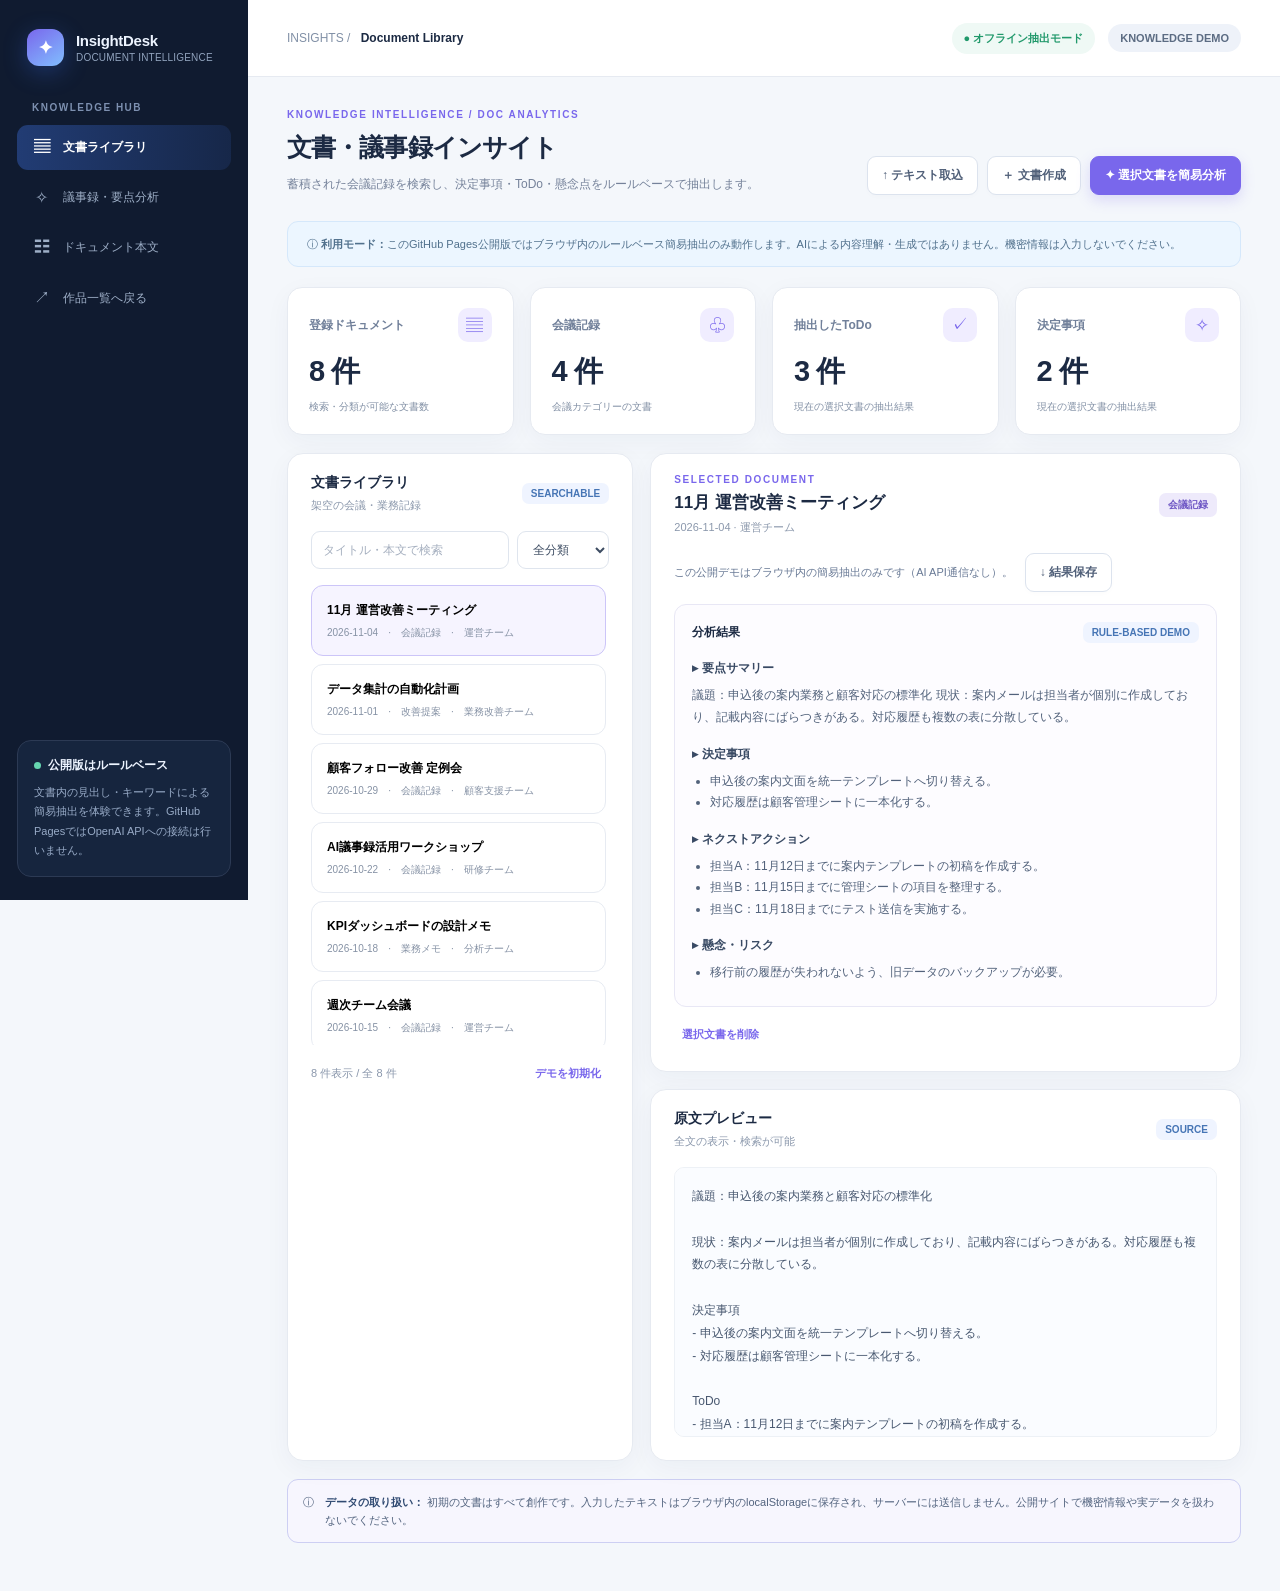
==== 03-doc-ai/index.html @ b4b74ec1 "Add portfolio demo websites" ====
<!doctype html><html lang="ja"><head><meta charset="utf-8"><meta name="viewport" content="width=device-width,initial-scale=1"><title>文書・議事録分析 | InsightDesk</title><link rel="stylesheet" href="../assets/styles.css"><style>:root{--accent:#7967ec;--accent-soft:#f0edff}.doc-item.active{background:#f6f4ff}.stat-ico{color:#7967ec}.pill.purple{background:#eeeafb;color:#6f58c5}.result-box{border:1px solid #e8e7f5;border-radius:12px;padding:17px;background:#fdfcff;margin-top:12px}.analysis-actions{display:flex;align-items:center;gap:12px;flex-wrap:wrap}.scroll-area{max-height:360px;overflow:auto}</style></head><body><div class="app-shell"><aside class="sidebar"><div class="brand"><div class="logo">✦</div><div><div class="brand-title">InsightDesk</div><div class="brand-sub">DOCUMENT INTELLIGENCE</div></div></div><div class="side-label">KNOWLEDGE HUB</div><nav class="side-nav"><a class="navlink active" href="#library"><span class="navicon">▤</span>文書ライブラリ</a><a class="navlink" href="#analysis"><span class="navicon">✧</span>議事録・要点分析</a><a class="navlink" href="#document"><span class="navicon">☷</span>ドキュメント本文</a><a class="navlink" href="../index.html"><span class="navicon">↗</span>作品一覧へ戻る</a></nav><div class="sidebar-note"><strong><span class="demo-dot"></span>公開版はルールベース</strong><p>文書内の見出し・キーワードによる簡易抽出を体験できます。GitHub PagesではOpenAI APIへの接続は行いません。</p></div></aside><div class="main"><header class="topbar"><div class="crumbs">INSIGHTS / <b>Document Library</b></div><div class="top-actions"><span class="status-pill" id="aiStatus">● オフライン抽出モード</span><span class="avatar-label">KNOWLEDGE DEMO</span></div></header><main class="main-inner" id="library"><div class="heading-row"><div><div class="eyebrow">KNOWLEDGE INTELLIGENCE / DOC ANALYTICS</div><h1 class="page-title">文書・議事録インサイト</h1><p class="page-desc">蓄積された会議記録を検索し、決定事項・ToDo・懸念点をルールベースで抽出します。</p></div><div class="action-group"><label class="btn" for="uploadText">↑ テキスト取込<input hidden id="uploadText" type="file" accept=".txt,.md,.csv,text/plain,text/markdown,text/csv" multiple></label><button class="btn" id="newDoc">＋ 文書作成</button><button class="btn primary" id="analyzeBtn">✦ 選択文書を簡易分析</button></div></div><div class="top-banner">ⓘ <b>利用モード：</b>このGitHub Pages公開版ではブラウザ内のルールベース簡易抽出のみ動作します。AIによる内容理解・生成ではありません。機密情報は入力しないでください。</div>
<section class="stat-grid"><div class="stat-card"><div class="stat-top"><span class="stat-label">登録ドキュメント</span><span class="stat-ico">▤</span></div><div class="stat-value" id="sDocs">—</div><div class="stat-foot">検索・分類が可能な文書数</div></div><div class="stat-card"><div class="stat-top"><span class="stat-label">会議記録</span><span class="stat-ico">♧</span></div><div class="stat-value" id="sMeetings">—</div><div class="stat-foot">会議カテゴリーの文書</div></div><div class="stat-card"><div class="stat-top"><span class="stat-label">抽出したToDo</span><span class="stat-ico">✓</span></div><div class="stat-value" id="sTasks">—</div><div class="stat-foot">現在の選択文書の抽出結果</div></div><div class="stat-card"><div class="stat-top"><span class="stat-label">決定事項</span><span class="stat-ico">✧</span></div><div class="stat-value" id="sDecisions">—</div><div class="stat-foot">現在の選択文書の抽出結果</div></div></section>
<section class="detail-grid"><div class="card"><div class="card-head"><div><h2 class="card-title">文書ライブラリ</h2><div class="card-sub">架空の会議・業務記録</div></div><span class="mini-tag">SEARCHABLE</span></div><div class="card-body"><div style="display:flex;gap:8px;margin-bottom:16px"><input id="docSearch" class="input" style="flex:1;min-width:0" placeholder="タイトル・本文で検索"><select id="docFilter" class="select" style="max-width:125px"><option value="">全分類</option><option>会議記録</option><option>業務メモ</option><option>改善提案</option><option>その他</option></select></div><div class="doc-list" id="docList"></div><div style="display:flex;justify-content:space-between;align-items:center;margin-top:15px"><span class="hint" id="docCount"></span><button class="text-btn red" id="resetDocs">デモを初期化</button></div></div></div>
<div id="analysis"><div class="card" style="margin-bottom:17px"><div class="card-head"><div><div class="eyebrow" style="margin-bottom:6px">SELECTED DOCUMENT</div><h2 class="card-title" style="font-size:17px" id="selectedTitle">—</h2><div class="card-sub" id="selectedMeta">—</div></div><span class="pill purple" id="typeBadge">会議記録</span></div><div class="card-body"><div class="analysis-actions"><span style="font-size:11px;color:#687995">この公開デモはブラウザ内の簡易抽出のみです（AI API通信なし）。</span><button class="btn" id="saveSummary" disabled>↓ 結果保存</button></div><div class="result-box"><div style="display:flex;align-items:center;justify-content:space-between;gap:10px"><strong style="font-size:12px">分析結果</strong><span class="mini-tag" id="modeBadge">RULE BASED</span></div><div class="ai-result" id="analysisResult"><div class="empty">文書を選択して分析してください</div></div></div><div style="margin-top:14px"><button class="text-btn red" id="deleteDoc">選択文書を削除</button></div></div></div><div class="card" id="document"><div class="card-head"><div><h2 class="card-title">原文プレビュー</h2><div class="card-sub">全文の表示・検索が可能</div></div><span class="mini-tag">SOURCE</span></div><div class="card-body"><div class="doc-editor" id="sourceContent">—</div></div></div></div></section><div class="banner-info" style="margin-top:18px"><span>ⓘ</span><div><strong>データの取り扱い：</strong> 初期の文書はすべて創作です。入力したテキストはブラウザ内のlocalStorageに保存され、サーバーには送信しません。公開サイトで機密情報や実データを扱わないでください。</div></div></main></div></div>
<div class="modal-backdrop" id="newModal"><div class="modal" role="dialog" aria-modal="true"><div class="modal-head"><h2 class="card-title">新しい文書を作成</h2><button class="btn ghost" id="closeNew">✕</button></div><form id="newForm"><div class="modal-body"><div class="field"><label for="newTitle">タイトル</label><input class="input" id="newTitle" required maxlength="100" placeholder="業務改善ミーティング"></div><div class="field" style="margin-top:17px"><label for="newType">分類</label><select class="select" id="newType"><option>会議記録</option><option>業務メモ</option><option>改善提案</option><option>その他</option></select></div><div class="field" style="margin-top:17px"><label for="newContent">本文</label><textarea class="textarea" id="newContent" rows="9" required maxlength="25000" placeholder="議題：...\n決定事項：...\nToDo：...\n懸念点：..."></textarea></div></div><div class="modal-foot"><button class="btn" type="button" id="cancelNew">キャンセル</button><button class="btn primary" type="submit">文書を追加</button></div></form></div></div><script src="../assets/common.js"></script><script src="app.js"></script></body></html>
---- assets/styles.css ----
:root{--bg:#f4f7fb;--surface:#fff;--ink:#1c2a43;--muted:#75829a;--border:#e6eaf1;--accent:#3777ed;--accent-soft:#e9f1ff;--shadow:0 7px 26px rgba(29,49,88,.045);--sidebar:#101b30;--good:#14a579;--warn:#e99c34;--danger:#e16d75}
*{box-sizing:border-box}html,body{margin:0;min-height:100%;font-family:Inter,-apple-system,BlinkMacSystemFont,"Hiragino Kaku Gothic ProN","Yu Gothic",Meiryo,sans-serif;color:var(--ink);background:var(--bg);font-size:14px}button,input,select,textarea{font:inherit}button{cursor:pointer}a{color:inherit;text-decoration:none}h1,h2,h3,p{margin:0}svg{max-width:100%}
.app-shell{display:grid;grid-template-columns:248px minmax(0,1fr);min-height:100vh}.sidebar{background:var(--sidebar);color:#edf4ff;display:flex;flex-direction:column;padding:29px 17px 23px;position:sticky;top:0;height:100vh}.brand{display:flex;align-items:center;gap:12px;padding:0 10px 36px}.logo{height:37px;width:37px;background:linear-gradient(145deg,var(--accent),#81beff);border-radius:12px;display:grid;place-items:center;color:#fff;font-size:18px;font-weight:900;box-shadow:0 6px 24px rgba(61,116,244,.3)}.brand-title{font-size:15px;font-weight:800;letter-spacing:-.3px}.brand-sub{font-size:10px;color:#91a3bd;margin-top:3px;letter-spacing:.2px}.side-label{color:#7d90b0;font-size:10px;letter-spacing:.15em;font-weight:800;padding:0 15px;margin-bottom:12px}.side-nav{display:grid;gap:6px}.navlink{display:flex;align-items:center;gap:11px;padding:12px 14px;border-radius:11px;color:#9daec6;font-size:12px;transition:background .15s}.navlink:hover{background:#202e47;color:#fff}.navlink.active{background:linear-gradient(90deg,rgba(66,121,242,.35),rgba(66,121,242,.13));color:#fff;font-weight:700}.navicon{font-size:16px;width:21px;text-align:center}.sidebar-note{margin-top:auto;border:1px solid #2c3a54;background:#16253e;padding:16px;border-radius:14px}.sidebar-note strong{display:block;font-size:12px}.sidebar-note p{line-height:1.75;font-size:11px;color:#98abc7;margin-top:9px}.sidebar-note .demo-dot{display:inline-block;width:7px;height:7px;border-radius:50%;background:#65d6b0;margin-right:7px}.main{min-width:0}.topbar{height:77px;border-bottom:1px solid var(--border);background:#fff;display:flex;justify-content:space-between;align-items:center;padding:0 39px}.crumbs{color:#8190a6;font-size:12px}.crumbs b{color:var(--ink);margin-left:7px}.top-actions{display:flex;gap:13px;align-items:center}.status-pill,.avatar-label{display:inline-flex;align-items:center;gap:7px;padding:8px 12px;border-radius:20px;background:#eff9f5;color:#21996b;font-size:11px;font-weight:700}.avatar-label{background:#eef2f9;color:#5c6c83}.main-inner{padding:32px 39px 48px;max-width:1640px;margin:auto}.heading-row{display:flex;justify-content:space-between;align-items:flex-end;gap:22px;margin-bottom:26px}.eyebrow{font-size:10px;font-weight:900;letter-spacing:.16em;text-transform:uppercase;color:var(--accent);margin-bottom:9px}.page-title{font-size:25px;font-weight:850;letter-spacing:-.9px;line-height:1.45}.page-desc{margin-top:9px;color:var(--muted);font-size:12px;line-height:1.7}.action-group{display:flex;gap:9px;align-items:center;flex-wrap:wrap}.btn{border:1px solid #dce3ee;background:#fff;color:#516079;padding:10px 14px;border-radius:9px;font-size:12px;font-weight:700;display:inline-flex;align-items:center;justify-content:center;gap:7px;box-shadow:0 2px 5px rgba(0,0,0,.015);white-space:nowrap}.btn:hover{filter:brightness(.97)}.btn.primary{background:var(--accent);border-color:var(--accent);color:#fff;box-shadow:0 5px 14px color-mix(in srgb,var(--accent) 22%,transparent)}.btn.ghost{background:transparent;box-shadow:none}.btn.red{color:#c05b64}.btn:disabled{opacity:.45;cursor:not-allowed}.stat-grid{display:grid;grid-template-columns:repeat(4,minmax(0,1fr));gap:16px;margin-bottom:18px}.stat-card{background:#fff;border:1px solid var(--border);border-radius:15px;padding:20px 21px;min-height:132px;box-shadow:var(--shadow)}.stat-top{display:flex;align-items:center;justify-content:space-between;gap:10px}.stat-label{color:#71809a;font-size:12px;font-weight:700}.stat-ico{width:34px;height:34px;border-radius:10px;background:var(--accent-soft);display:grid;place-items:center;color:var(--accent);font-size:17px}.stat-value{font-size:29px;font-weight:850;letter-spacing:-1px;margin-top:10px;white-space:nowrap}.stat-foot{margin-top:8px;color:#8290a5;font-size:10px}.stat-foot .up{color:#1da67d;font-weight:800}.content-grid{display:grid;grid-template-columns:minmax(0,1.7fr) minmax(250px,1fr);gap:17px;margin-bottom:18px}.card{background:#fff;border:1px solid var(--border);border-radius:16px;box-shadow:var(--shadow);min-width:0}.card-head{padding:20px 23px 0;display:flex;justify-content:space-between;align-items:center;gap:14px}.card-title{font-weight:800;font-size:14px}.card-sub{font-size:11px;color:#8b98ac;margin-top:6px}.card-body{padding:18px 23px 23px}.mini-tag,.pill{padding:5px 9px;font-size:10px;font-weight:800;border-radius:7px;background:#eff4ff;color:#4675b5;white-space:nowrap}.pill.success{background:#e4f9ef;color:#209b6b}.pill.warning{background:#fff3dc;color:#b77818}.pill.danger{background:#fff0f0;color:#d36a73}.pill.neutral{background:#eef1f6;color:#708096}.table-wrap{overflow:auto;padding:0 14px 14px}.table{width:100%;border-collapse:collapse;white-space:nowrap;text-align:left}.table th{color:#8391a5;font-weight:750;font-size:11px;background:#fbfcfe;border-bottom:1px solid #edf0f5;padding:13px 12px}.table td{padding:13px 12px;border-bottom:1px solid #f0f2f5;font-size:12px;color:#3e5067}.table tr:last-child td{border-bottom:none}.table tbody tr:hover{background:#fbfcff}.cell-main{font-weight:750;color:#263852}.cell-sub{color:#95a1b4;font-size:10px;margin-top:4px}.table-actions{display:flex;gap:4px}.text-btn{color:var(--accent);background:none;border:0;padding:6px 8px;font-size:11px;font-weight:800}.table-filter{display:flex;gap:9px;align-items:center;flex-wrap:wrap}.input,.select{border:1px solid #dfe5ee;border-radius:9px;background:#fff;padding:10px 11px;font-size:12px;outline:0;color:#3d4c62;min-height:36px}.input:focus,.select:focus,textarea:focus{border-color:var(--accent);box-shadow:0 0 0 3px color-mix(in srgb,var(--accent) 11%,transparent)}.input::placeholder{color:#a5afbf}.table-controls{display:flex;justify-content:space-between;align-items:center;gap:12px;padding:19px 22px;border-bottom:1px solid var(--border);flex-wrap:wrap}.hint{color:#8996ab;font-size:11px;line-height:1.6}.section-caption{color:#8290a5;font-size:11px}.chart-svg{display:block;width:100%;height:230px}.chart-foot{display:flex;justify-content:space-between;color:#90a0b5;font-size:10px;margin-top:2px}.legend{display:flex;align-items:center;gap:7px;color:#7d8ba0;font-size:11px}.legend-dot{width:8px;height:8px;border-radius:50%;background:var(--accent)}.donut-area{display:flex;justify-content:center;align-items:center;gap:21px;padding:18px 4px 12px}.donut{height:156px;width:156px;border-radius:50%;display:grid;place-items:center;position:relative;flex-shrink:0}.donut:before{content:"";position:absolute;inset:25px;background:#fff;border-radius:50%}.donut-center{position:relative;text-align:center}.donut-center strong{font-size:25px}.donut-center small{display:block;margin-top:3px;color:#8b98ac;font-size:10px}.donut-list{display:grid;gap:14px;width:100%}.donut-label{display:flex;justify-content:space-between;gap:15px;font-size:11px;color:#68778d}.donut-label b{color:#2a3a51}.swatch{display:inline-block;width:8px;height:8px;border-radius:3px;margin-right:6px}.bar-track{height:6px;background:#edf1f7;border-radius:9px;overflow:hidden;min-width:80px}.bar-fill{height:100%;background:var(--accent);border-radius:9px}.empty{padding:48px 15px;text-align:center;color:#8e9bb0;font-size:13px}.empty span{display:block;font-size:28px;margin-bottom:12px}.modal-backdrop{position:fixed;inset:0;background:rgba(16,27,48,.46);z-index:20;display:none;align-items:center;justify-content:center;padding:15px}.modal-backdrop.open{display:flex}.modal{width:min(560px,100%);background:#fff;border-radius:18px;box-shadow:0 20px 60px rgba(12,28,56,.24)}.modal-head{display:flex;justify-content:space-between;align-items:center;padding:22px 24px;border-bottom:1px solid var(--border)}.modal-body{padding:24px;max-height:65vh;overflow:auto}.modal-foot{padding:14px 24px 22px;display:flex;justify-content:flex-end;gap:9px}.form-grid{display:grid;grid-template-columns:repeat(2,1fr);gap:17px}.field{display:flex;flex-direction:column;gap:7px}.field label{font-size:11px;color:#65738b;font-weight:800}.field .input,.field .select{width:100%}.field.full{grid-column:1/-1}.banner-info{display:flex;gap:11px;border:1px solid color-mix(in srgb,var(--accent) 20%,#e2e9f5);background:color-mix(in srgb,var(--accent) 6%,white);color:#53647f;border-radius:11px;padding:13px 15px;line-height:1.65;font-size:11px}.banner-info strong{color:#304a72}.bar-chart{display:flex;align-items:flex-end;justify-content:space-around;gap:15px;height:160px;margin:18px 12px 8px;border-bottom:1px solid #dbe2ec}.bar-group{flex:1;display:flex;flex-direction:column;align-items:center;gap:7px;justify-content:flex-end;height:100%}.bar{background:linear-gradient(180deg,var(--accent),color-mix(in srgb,var(--accent) 56%,white));border-radius:6px 6px 0 0;width:60%;min-height:5px}.bar-label{color:#8a98ab;font-size:10px;white-space:nowrap}.chip-row{display:flex;gap:8px;flex-wrap:wrap}.tag{background:#eef4ff;color:#4776be;border-radius:7px;font-size:10px;padding:6px 9px;font-weight:700}.toast{position:fixed;right:24px;bottom:24px;background:#1b2d47;color:#fff;padding:12px 18px;border-radius:11px;box-shadow:0 14px 40px rgba(12,28,56,.3);font-size:12px;z-index:40;opacity:0;pointer-events:none;transform:translateY(12px);transition:.2s}.toast.show{opacity:1;transform:translateY(0)}.log-line{font-size:11px;padding:10px 0;border-bottom:1px solid #eef0f5;color:#68768b;line-height:1.55}.log-line:last-child{border-bottom:none}.log-time{font-size:10px;color:#a1aab7;margin-right:9px}.metric-tiny{display:flex;align-items:baseline;justify-content:space-between;margin-bottom:13px;gap:8px}.metric-tiny strong{font-size:14px}.step-flow{display:grid;grid-template-columns:1fr auto 1fr auto 1fr;gap:10px;align-items:center}.step-box{padding:18px 9px;text-align:center;background:#f6f9fd;border:1px solid #edf1f6;border-radius:12px}.step-box .em{display:block;font-size:21px;margin-bottom:9px}.step-box strong{display:block;font-size:11px}.step-box small{display:block;color:#8997aa;font-size:10px;margin-top:5px}.code-line{padding:4px 0;color:#a5b8d8;font-size:12px;font-family:ui-monospace,SFMono-Regular,Consolas,monospace}.textarea{min-height:130px;resize:vertical;padding:12px;border:1px solid #dfe5ee;border-radius:10px;line-height:1.7;width:100%;color:#38485f;outline:0}.doc-list{display:grid;gap:8px;max-height:460px;overflow:auto;padding-right:3px}.doc-item{padding:15px;border:1px solid #e7ebf2;border-radius:12px;cursor:pointer;background:#fff;text-align:left;width:100%}.doc-item.active{background:var(--accent-soft);border-color:color-mix(in srgb,var(--accent) 38%,white)}.doc-item:hover{border-color:#cbd7e8}.doc-item h4{font-size:12px;margin:0 0 7px;line-height:1.5}.doc-item p{font-size:10px;color:#8692a5;margin:0}.doc-editor{line-height:1.9;font-size:12px;white-space:pre-wrap;color:#485870;background:#fafcff;border:1px solid #edf1f6;border-radius:10px;padding:17px;max-height:270px;overflow:auto}.ai-result h4{color:#394a64;font-size:12px;margin:17px 0 8px}.ai-result ul{padding-left:18px;margin:5px 0;color:#52627b;line-height:1.8;font-size:12px}.ai-result p{line-height:1.8;font-size:12px;color:#52627b}.detail-grid{display:grid;grid-template-columns:minmax(270px,.85fr) minmax(0,1.45fr);gap:17px}.kbd{font-family:monospace;background:#edf1f7;border-radius:5px;padding:2px 5px;font-size:11px}.top-banner{padding:13px 19px;background:#ecf6ff;border:1px solid #d5e8fb;color:#51718d;border-radius:11px;font-size:11px;line-height:1.7;margin-bottom:20px}.tight{margin:0}.hidden{display:none!important}
@media(max-width:1160px){.stat-grid{grid-template-columns:repeat(2,1fr)}.content-grid{grid-template-columns:1fr}.detail-grid{grid-template-columns:1fr}.topbar,.main-inner{padding-left:24px;padding-right:24px}}@media(max-width:750px){.app-shell{grid-template-columns:1fr}.sidebar{position:relative;height:auto;padding:14px;display:block}.brand{padding:0 0 14px}.side-label,.sidebar-note{display:none}.side-nav{display:flex;overflow:auto}.navlink{white-space:nowrap}.topbar{height:54px;padding:0 17px}.main-inner{padding:20px 16px 30px}.heading-row{display:block}.action-group{margin-top:16px}.stat-grid{gap:10px}.stat-card{padding:14px}.stat-value{font-size:23px}.donut-area{flex-wrap:wrap}.form-grid{grid-template-columns:1fr}.field.full{grid-column:1}.step-flow{gap:3px}.step-box{padding:8px 3px}}
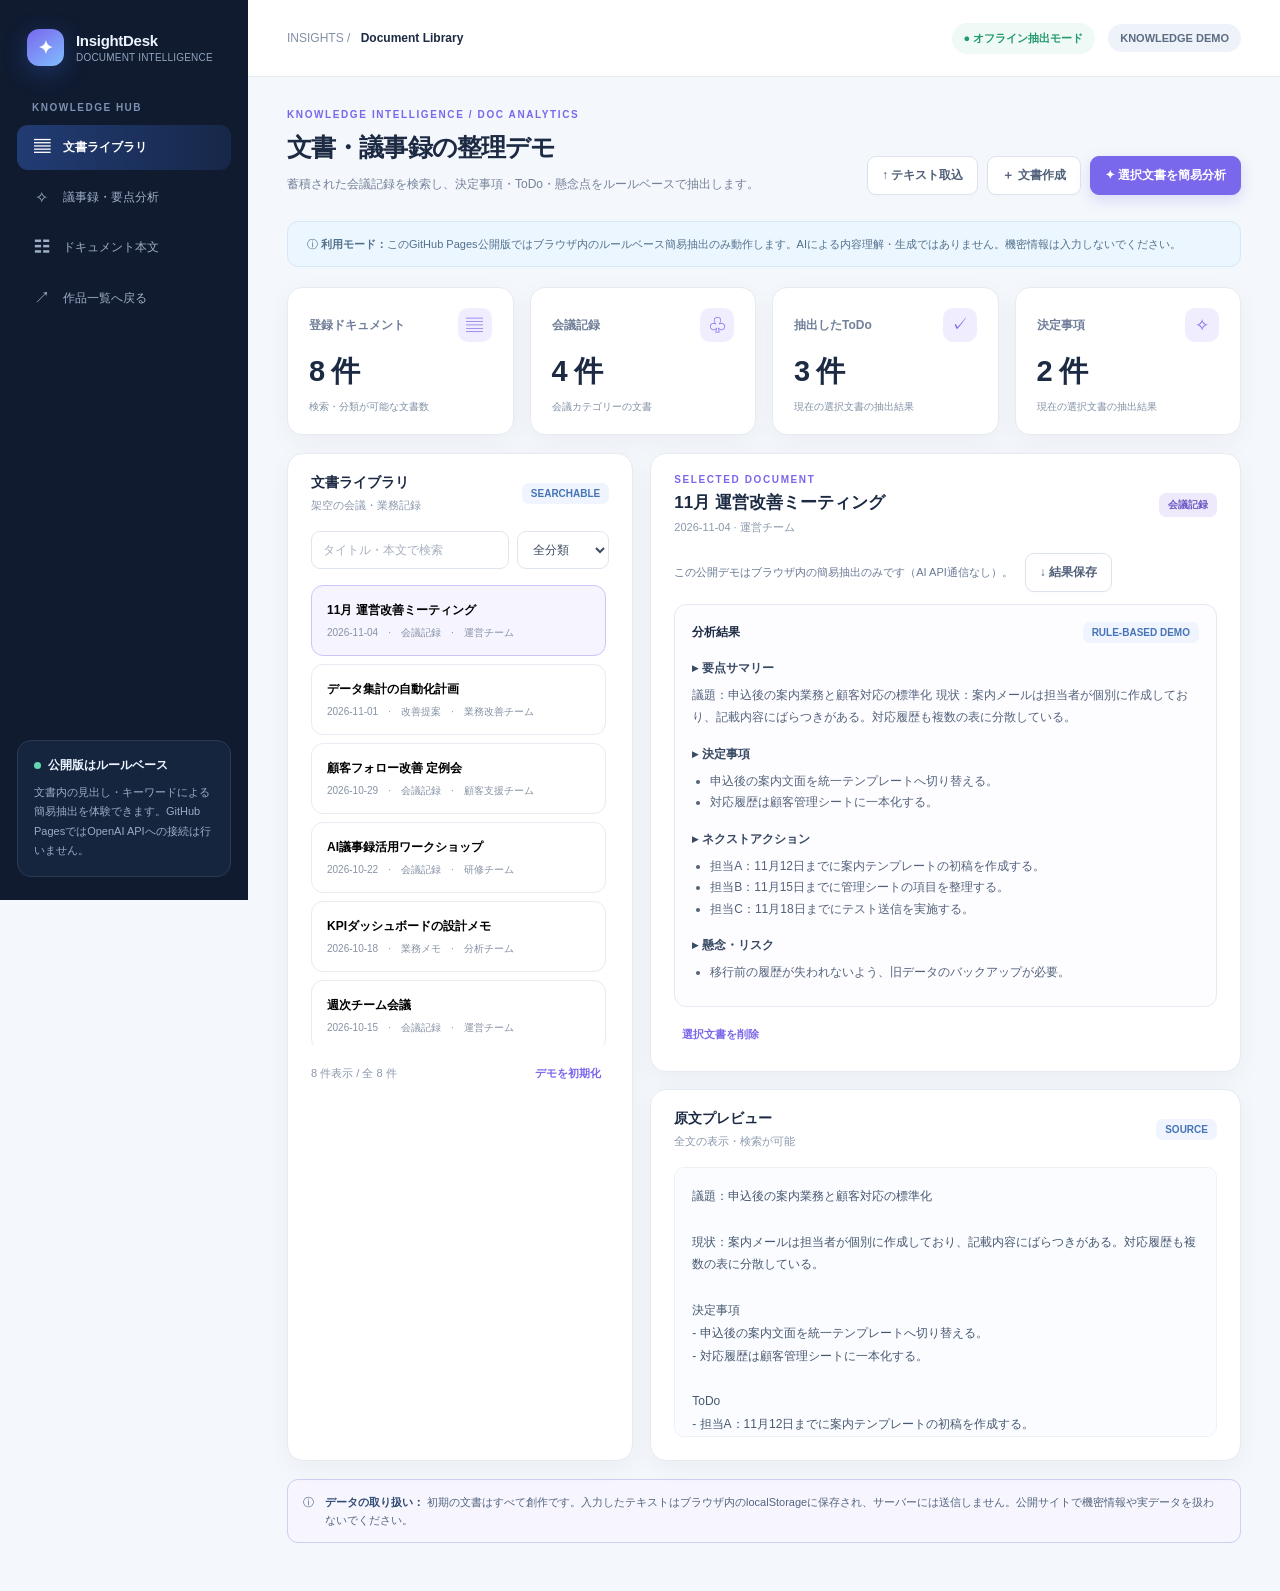
==== commit b6161fe4: "Add files via upload" ====
--- a/03-doc-ai/index.html
+++ b/03-doc-ai/index.html
@@ -1,4 +1,4 @@
-<!doctype html><html lang="ja"><head><meta charset="utf-8"><meta name="viewport" content="width=device-width,initial-scale=1"><title>文書・議事録分析 | InsightDesk</title><link rel="stylesheet" href="../assets/styles.css"><style>:root{--accent:#7967ec;--accent-soft:#f0edff}.doc-item.active{background:#f6f4ff}.stat-ico{color:#7967ec}.pill.purple{background:#eeeafb;color:#6f58c5}.result-box{border:1px solid #e8e7f5;border-radius:12px;padding:17px;background:#fdfcff;margin-top:12px}.analysis-actions{display:flex;align-items:center;gap:12px;flex-wrap:wrap}.scroll-area{max-height:360px;overflow:auto}</style></head><body><div class="app-shell"><aside class="sidebar"><div class="brand"><div class="logo">✦</div><div><div class="brand-title">InsightDesk</div><div class="brand-sub">DOCUMENT INTELLIGENCE</div></div></div><div class="side-label">KNOWLEDGE HUB</div><nav class="side-nav"><a class="navlink active" href="#library"><span class="navicon">▤</span>文書ライブラリ</a><a class="navlink" href="#analysis"><span class="navicon">✧</span>議事録・要点分析</a><a class="navlink" href="#document"><span class="navicon">☷</span>ドキュメント本文</a><a class="navlink" href="../index.html"><span class="navicon">↗</span>作品一覧へ戻る</a></nav><div class="sidebar-note"><strong><span class="demo-dot"></span>公開版はルールベース</strong><p>文書内の見出し・キーワードによる簡易抽出を体験できます。GitHub PagesではOpenAI APIへの接続は行いません。</p></div></aside><div class="main"><header class="topbar"><div class="crumbs">INSIGHTS / <b>Document Library</b></div><div class="top-actions"><span class="status-pill" id="aiStatus">● オフライン抽出モード</span><span class="avatar-label">KNOWLEDGE DEMO</span></div></header><main class="main-inner" id="library"><div class="heading-row"><div><div class="eyebrow">KNOWLEDGE INTELLIGENCE / DOC ANALYTICS</div><h1 class="page-title">文書・議事録インサイト</h1><p class="page-desc">蓄積された会議記録を検索し、決定事項・ToDo・懸念点をルールベースで抽出します。</p></div><div class="action-group"><label class="btn" for="uploadText">↑ テキスト取込<input hidden id="uploadText" type="file" accept=".txt,.md,.csv,text/plain,text/markdown,text/csv" multiple></label><button class="btn" id="newDoc">＋ 文書作成</button><button class="btn primary" id="analyzeBtn">✦ 選択文書を簡易分析</button></div></div><div class="top-banner">ⓘ <b>利用モード：</b>このGitHub Pages公開版ではブラウザ内のルールベース簡易抽出のみ動作します。AIによる内容理解・生成ではありません。機密情報は入力しないでください。</div>
+<!doctype html><html lang="ja"><head><meta charset="utf-8"><meta name="viewport" content="width=device-width,initial-scale=1"><title>文書・議事録整理デモ（ルールベース） | InsightDesk</title><link rel="stylesheet" href="../assets/styles.css"><style>:root{--accent:#7967ec;--accent-soft:#f0edff}.doc-item.active{background:#f6f4ff}.stat-ico{color:#7967ec}.pill.purple{background:#eeeafb;color:#6f58c5}.result-box{border:1px solid #e8e7f5;border-radius:12px;padding:17px;background:#fdfcff;margin-top:12px}.analysis-actions{display:flex;align-items:center;gap:12px;flex-wrap:wrap}.scroll-area{max-height:360px;overflow:auto}</style></head><body><div class="app-shell"><aside class="sidebar"><div class="brand"><div class="logo">✦</div><div><div class="brand-title">InsightDesk</div><div class="brand-sub">DOCUMENT INTELLIGENCE</div></div></div><div class="side-label">KNOWLEDGE HUB</div><nav class="side-nav"><a class="navlink active" href="#library"><span class="navicon">▤</span>文書ライブラリ</a><a class="navlink" href="#analysis"><span class="navicon">✧</span>議事録・要点分析</a><a class="navlink" href="#document"><span class="navicon">☷</span>ドキュメント本文</a><a class="navlink" href="../index.html"><span class="navicon">↗</span>作品一覧へ戻る</a></nav><div class="sidebar-note"><strong><span class="demo-dot"></span>公開版はルールベース</strong><p>文書内の見出し・キーワードによる簡易抽出を体験できます。GitHub PagesではOpenAI APIへの接続は行いません。</p></div></aside><div class="main"><header class="topbar"><div class="crumbs">INSIGHTS / <b>Document Library</b></div><div class="top-actions"><span class="status-pill" id="aiStatus">● オフライン抽出モード</span><span class="avatar-label">KNOWLEDGE DEMO</span></div></header><main class="main-inner" id="library"><div class="heading-row"><div><div class="eyebrow">KNOWLEDGE INTELLIGENCE / DOC ANALYTICS</div><h1 class="page-title">文書・議事録の整理デモ</h1><p class="page-desc">蓄積された会議記録を検索し、決定事項・ToDo・懸念点をルールベースで抽出します。</p></div><div class="action-group"><label class="btn" for="uploadText">↑ テキスト取込<input hidden id="uploadText" type="file" accept=".txt,.md,.csv,text/plain,text/markdown,text/csv" multiple></label><button class="btn" id="newDoc">＋ 文書作成</button><button class="btn primary" id="analyzeBtn">✦ 選択文書を簡易分析</button></div></div><div class="top-banner">ⓘ <b>利用モード：</b>このGitHub Pages公開版ではブラウザ内のルールベース簡易抽出のみ動作します。AIによる内容理解・生成ではありません。機密情報は入力しないでください。</div>
 <section class="stat-grid"><div class="stat-card"><div class="stat-top"><span class="stat-label">登録ドキュメント</span><span class="stat-ico">▤</span></div><div class="stat-value" id="sDocs">—</div><div class="stat-foot">検索・分類が可能な文書数</div></div><div class="stat-card"><div class="stat-top"><span class="stat-label">会議記録</span><span class="stat-ico">♧</span></div><div class="stat-value" id="sMeetings">—</div><div class="stat-foot">会議カテゴリーの文書</div></div><div class="stat-card"><div class="stat-top"><span class="stat-label">抽出したToDo</span><span class="stat-ico">✓</span></div><div class="stat-value" id="sTasks">—</div><div class="stat-foot">現在の選択文書の抽出結果</div></div><div class="stat-card"><div class="stat-top"><span class="stat-label">決定事項</span><span class="stat-ico">✧</span></div><div class="stat-value" id="sDecisions">—</div><div class="stat-foot">現在の選択文書の抽出結果</div></div></section>
 <section class="detail-grid"><div class="card"><div class="card-head"><div><h2 class="card-title">文書ライブラリ</h2><div class="card-sub">架空の会議・業務記録</div></div><span class="mini-tag">SEARCHABLE</span></div><div class="card-body"><div style="display:flex;gap:8px;margin-bottom:16px"><input id="docSearch" class="input" style="flex:1;min-width:0" placeholder="タイトル・本文で検索"><select id="docFilter" class="select" style="max-width:125px"><option value="">全分類</option><option>会議記録</option><option>業務メモ</option><option>改善提案</option><option>その他</option></select></div><div class="doc-list" id="docList"></div><div style="display:flex;justify-content:space-between;align-items:center;margin-top:15px"><span class="hint" id="docCount"></span><button class="text-btn red" id="resetDocs">デモを初期化</button></div></div></div>
 <div id="analysis"><div class="card" style="margin-bottom:17px"><div class="card-head"><div><div class="eyebrow" style="margin-bottom:6px">SELECTED DOCUMENT</div><h2 class="card-title" style="font-size:17px" id="selectedTitle">—</h2><div class="card-sub" id="selectedMeta">—</div></div><span class="pill purple" id="typeBadge">会議記録</span></div><div class="card-body"><div class="analysis-actions"><span style="font-size:11px;color:#687995">この公開デモはブラウザ内の簡易抽出のみです（AI API通信なし）。</span><button class="btn" id="saveSummary" disabled>↓ 結果保存</button></div><div class="result-box"><div style="display:flex;align-items:center;justify-content:space-between;gap:10px"><strong style="font-size:12px">分析結果</strong><span class="mini-tag" id="modeBadge">RULE BASED</span></div><div class="ai-result" id="analysisResult"><div class="empty">文書を選択して分析してください</div></div></div><div style="margin-top:14px"><button class="text-btn red" id="deleteDoc">選択文書を削除</button></div></div></div><div class="card" id="document"><div class="card-head"><div><h2 class="card-title">原文プレビュー</h2><div class="card-sub">全文の表示・検索が可能</div></div><span class="mini-tag">SOURCE</span></div><div class="card-body"><div class="doc-editor" id="sourceContent">—</div></div></div></div></section><div class="banner-info" style="margin-top:18px"><span>ⓘ</span><div><strong>データの取り扱い：</strong> 初期の文書はすべて創作です。入力したテキストはブラウザ内のlocalStorageに保存され、サーバーには送信しません。公開サイトで機密情報や実データを扱わないでください。</div></div></main></div></div>
--- a/assets/styles.css
+++ b/assets/styles.css
@@ -2,3 +2,43 @@
 *{box-sizing:border-box}html,body{margin:0;min-height:100%;font-family:Inter,-apple-system,BlinkMacSystemFont,"Hiragino Kaku Gothic ProN","Yu Gothic",Meiryo,sans-serif;color:var(--ink);background:var(--bg);font-size:14px}button,input,select,textarea{font:inherit}button{cursor:pointer}a{color:inherit;text-decoration:none}h1,h2,h3,p{margin:0}svg{max-width:100%}
 .app-shell{display:grid;grid-template-columns:248px minmax(0,1fr);min-height:100vh}.sidebar{background:var(--sidebar);color:#edf4ff;display:flex;flex-direction:column;padding:29px 17px 23px;position:sticky;top:0;height:100vh}.brand{display:flex;align-items:center;gap:12px;padding:0 10px 36px}.logo{height:37px;width:37px;background:linear-gradient(145deg,var(--accent),#81beff);border-radius:12px;display:grid;place-items:center;color:#fff;font-size:18px;font-weight:900;box-shadow:0 6px 24px rgba(61,116,244,.3)}.brand-title{font-size:15px;font-weight:800;letter-spacing:-.3px}.brand-sub{font-size:10px;color:#91a3bd;margin-top:3px;letter-spacing:.2px}.side-label{color:#7d90b0;font-size:10px;letter-spacing:.15em;font-weight:800;padding:0 15px;margin-bottom:12px}.side-nav{display:grid;gap:6px}.navlink{display:flex;align-items:center;gap:11px;padding:12px 14px;border-radius:11px;color:#9daec6;font-size:12px;transition:background .15s}.navlink:hover{background:#202e47;color:#fff}.navlink.active{background:linear-gradient(90deg,rgba(66,121,242,.35),rgba(66,121,242,.13));color:#fff;font-weight:700}.navicon{font-size:16px;width:21px;text-align:center}.sidebar-note{margin-top:auto;border:1px solid #2c3a54;background:#16253e;padding:16px;border-radius:14px}.sidebar-note strong{display:block;font-size:12px}.sidebar-note p{line-height:1.75;font-size:11px;color:#98abc7;margin-top:9px}.sidebar-note .demo-dot{display:inline-block;width:7px;height:7px;border-radius:50%;background:#65d6b0;margin-right:7px}.main{min-width:0}.topbar{height:77px;border-bottom:1px solid var(--border);background:#fff;display:flex;justify-content:space-between;align-items:center;padding:0 39px}.crumbs{color:#8190a6;font-size:12px}.crumbs b{color:var(--ink);margin-left:7px}.top-actions{display:flex;gap:13px;align-items:center}.status-pill,.avatar-label{display:inline-flex;align-items:center;gap:7px;padding:8px 12px;border-radius:20px;background:#eff9f5;color:#21996b;font-size:11px;font-weight:700}.avatar-label{background:#eef2f9;color:#5c6c83}.main-inner{padding:32px 39px 48px;max-width:1640px;margin:auto}.heading-row{display:flex;justify-content:space-between;align-items:flex-end;gap:22px;margin-bottom:26px}.eyebrow{font-size:10px;font-weight:900;letter-spacing:.16em;text-transform:uppercase;color:var(--accent);margin-bottom:9px}.page-title{font-size:25px;font-weight:850;letter-spacing:-.9px;line-height:1.45}.page-desc{margin-top:9px;color:var(--muted);font-size:12px;line-height:1.7}.action-group{display:flex;gap:9px;align-items:center;flex-wrap:wrap}.btn{border:1px solid #dce3ee;background:#fff;color:#516079;padding:10px 14px;border-radius:9px;font-size:12px;font-weight:700;display:inline-flex;align-items:center;justify-content:center;gap:7px;box-shadow:0 2px 5px rgba(0,0,0,.015);white-space:nowrap}.btn:hover{filter:brightness(.97)}.btn.primary{background:var(--accent);border-color:var(--accent);color:#fff;box-shadow:0 5px 14px color-mix(in srgb,var(--accent) 22%,transparent)}.btn.ghost{background:transparent;box-shadow:none}.btn.red{color:#c05b64}.btn:disabled{opacity:.45;cursor:not-allowed}.stat-grid{display:grid;grid-template-columns:repeat(4,minmax(0,1fr));gap:16px;margin-bottom:18px}.stat-card{background:#fff;border:1px solid var(--border);border-radius:15px;padding:20px 21px;min-height:132px;box-shadow:var(--shadow)}.stat-top{display:flex;align-items:center;justify-content:space-between;gap:10px}.stat-label{color:#71809a;font-size:12px;font-weight:700}.stat-ico{width:34px;height:34px;border-radius:10px;background:var(--accent-soft);display:grid;place-items:center;color:var(--accent);font-size:17px}.stat-value{font-size:29px;font-weight:850;letter-spacing:-1px;margin-top:10px;white-space:nowrap}.stat-foot{margin-top:8px;color:#8290a5;font-size:10px}.stat-foot .up{color:#1da67d;font-weight:800}.content-grid{display:grid;grid-template-columns:minmax(0,1.7fr) minmax(250px,1fr);gap:17px;margin-bottom:18px}.card{background:#fff;border:1px solid var(--border);border-radius:16px;box-shadow:var(--shadow);min-width:0}.card-head{padding:20px 23px 0;display:flex;justify-content:space-between;align-items:center;gap:14px}.card-title{font-weight:800;font-size:14px}.card-sub{font-size:11px;color:#8b98ac;margin-top:6px}.card-body{padding:18px 23px 23px}.mini-tag,.pill{padding:5px 9px;font-size:10px;font-weight:800;border-radius:7px;background:#eff4ff;color:#4675b5;white-space:nowrap}.pill.success{background:#e4f9ef;color:#209b6b}.pill.warning{background:#fff3dc;color:#b77818}.pill.danger{background:#fff0f0;color:#d36a73}.pill.neutral{background:#eef1f6;color:#708096}.table-wrap{overflow:auto;padding:0 14px 14px}.table{width:100%;border-collapse:collapse;white-space:nowrap;text-align:left}.table th{color:#8391a5;font-weight:750;font-size:11px;background:#fbfcfe;border-bottom:1px solid #edf0f5;padding:13px 12px}.table td{padding:13px 12px;border-bottom:1px solid #f0f2f5;font-size:12px;color:#3e5067}.table tr:last-child td{border-bottom:none}.table tbody tr:hover{background:#fbfcff}.cell-main{font-weight:750;color:#263852}.cell-sub{color:#95a1b4;font-size:10px;margin-top:4px}.table-actions{display:flex;gap:4px}.text-btn{color:var(--accent);background:none;border:0;padding:6px 8px;font-size:11px;font-weight:800}.table-filter{display:flex;gap:9px;align-items:center;flex-wrap:wrap}.input,.select{border:1px solid #dfe5ee;border-radius:9px;background:#fff;padding:10px 11px;font-size:12px;outline:0;color:#3d4c62;min-height:36px}.input:focus,.select:focus,textarea:focus{border-color:var(--accent);box-shadow:0 0 0 3px color-mix(in srgb,var(--accent) 11%,transparent)}.input::placeholder{color:#a5afbf}.table-controls{display:flex;justify-content:space-between;align-items:center;gap:12px;padding:19px 22px;border-bottom:1px solid var(--border);flex-wrap:wrap}.hint{color:#8996ab;font-size:11px;line-height:1.6}.section-caption{color:#8290a5;font-size:11px}.chart-svg{display:block;width:100%;height:230px}.chart-foot{display:flex;justify-content:space-between;color:#90a0b5;font-size:10px;margin-top:2px}.legend{display:flex;align-items:center;gap:7px;color:#7d8ba0;font-size:11px}.legend-dot{width:8px;height:8px;border-radius:50%;background:var(--accent)}.donut-area{display:flex;justify-content:center;align-items:center;gap:21px;padding:18px 4px 12px}.donut{height:156px;width:156px;border-radius:50%;display:grid;place-items:center;position:relative;flex-shrink:0}.donut:before{content:"";position:absolute;inset:25px;background:#fff;border-radius:50%}.donut-center{position:relative;text-align:center}.donut-center strong{font-size:25px}.donut-center small{display:block;margin-top:3px;color:#8b98ac;font-size:10px}.donut-list{display:grid;gap:14px;width:100%}.donut-label{display:flex;justify-content:space-between;gap:15px;font-size:11px;color:#68778d}.donut-label b{color:#2a3a51}.swatch{display:inline-block;width:8px;height:8px;border-radius:3px;margin-right:6px}.bar-track{height:6px;background:#edf1f7;border-radius:9px;overflow:hidden;min-width:80px}.bar-fill{height:100%;background:var(--accent);border-radius:9px}.empty{padding:48px 15px;text-align:center;color:#8e9bb0;font-size:13px}.empty span{display:block;font-size:28px;margin-bottom:12px}.modal-backdrop{position:fixed;inset:0;background:rgba(16,27,48,.46);z-index:20;display:none;align-items:center;justify-content:center;padding:15px}.modal-backdrop.open{display:flex}.modal{width:min(560px,100%);background:#fff;border-radius:18px;box-shadow:0 20px 60px rgba(12,28,56,.24)}.modal-head{display:flex;justify-content:space-between;align-items:center;padding:22px 24px;border-bottom:1px solid var(--border)}.modal-body{padding:24px;max-height:65vh;overflow:auto}.modal-foot{padding:14px 24px 22px;display:flex;justify-content:flex-end;gap:9px}.form-grid{display:grid;grid-template-columns:repeat(2,1fr);gap:17px}.field{display:flex;flex-direction:column;gap:7px}.field label{font-size:11px;color:#65738b;font-weight:800}.field .input,.field .select{width:100%}.field.full{grid-column:1/-1}.banner-info{display:flex;gap:11px;border:1px solid color-mix(in srgb,var(--accent) 20%,#e2e9f5);background:color-mix(in srgb,var(--accent) 6%,white);color:#53647f;border-radius:11px;padding:13px 15px;line-height:1.65;font-size:11px}.banner-info strong{color:#304a72}.bar-chart{display:flex;align-items:flex-end;justify-content:space-around;gap:15px;height:160px;margin:18px 12px 8px;border-bottom:1px solid #dbe2ec}.bar-group{flex:1;display:flex;flex-direction:column;align-items:center;gap:7px;justify-content:flex-end;height:100%}.bar{background:linear-gradient(180deg,var(--accent),color-mix(in srgb,var(--accent) 56%,white));border-radius:6px 6px 0 0;width:60%;min-height:5px}.bar-label{color:#8a98ab;font-size:10px;white-space:nowrap}.chip-row{display:flex;gap:8px;flex-wrap:wrap}.tag{background:#eef4ff;color:#4776be;border-radius:7px;font-size:10px;padding:6px 9px;font-weight:700}.toast{position:fixed;right:24px;bottom:24px;background:#1b2d47;color:#fff;padding:12px 18px;border-radius:11px;box-shadow:0 14px 40px rgba(12,28,56,.3);font-size:12px;z-index:40;opacity:0;pointer-events:none;transform:translateY(12px);transition:.2s}.toast.show{opacity:1;transform:translateY(0)}.log-line{font-size:11px;padding:10px 0;border-bottom:1px solid #eef0f5;color:#68768b;line-height:1.55}.log-line:last-child{border-bottom:none}.log-time{font-size:10px;color:#a1aab7;margin-right:9px}.metric-tiny{display:flex;align-items:baseline;justify-content:space-between;margin-bottom:13px;gap:8px}.metric-tiny strong{font-size:14px}.step-flow{display:grid;grid-template-columns:1fr auto 1fr auto 1fr;gap:10px;align-items:center}.step-box{padding:18px 9px;text-align:center;background:#f6f9fd;border:1px solid #edf1f6;border-radius:12px}.step-box .em{display:block;font-size:21px;margin-bottom:9px}.step-box strong{display:block;font-size:11px}.step-box small{display:block;color:#8997aa;font-size:10px;margin-top:5px}.code-line{padding:4px 0;color:#a5b8d8;font-size:12px;font-family:ui-monospace,SFMono-Regular,Consolas,monospace}.textarea{min-height:130px;resize:vertical;padding:12px;border:1px solid #dfe5ee;border-radius:10px;line-height:1.7;width:100%;color:#38485f;outline:0}.doc-list{display:grid;gap:8px;max-height:460px;overflow:auto;padding-right:3px}.doc-item{padding:15px;border:1px solid #e7ebf2;border-radius:12px;cursor:pointer;background:#fff;text-align:left;width:100%}.doc-item.active{background:var(--accent-soft);border-color:color-mix(in srgb,var(--accent) 38%,white)}.doc-item:hover{border-color:#cbd7e8}.doc-item h4{font-size:12px;margin:0 0 7px;line-height:1.5}.doc-item p{font-size:10px;color:#8692a5;margin:0}.doc-editor{line-height:1.9;font-size:12px;white-space:pre-wrap;color:#485870;background:#fafcff;border:1px solid #edf1f6;border-radius:10px;padding:17px;max-height:270px;overflow:auto}.ai-result h4{color:#394a64;font-size:12px;margin:17px 0 8px}.ai-result ul{padding-left:18px;margin:5px 0;color:#52627b;line-height:1.8;font-size:12px}.ai-result p{line-height:1.8;font-size:12px;color:#52627b}.detail-grid{display:grid;grid-template-columns:minmax(270px,.85fr) minmax(0,1.45fr);gap:17px}.kbd{font-family:monospace;background:#edf1f7;border-radius:5px;padding:2px 5px;font-size:11px}.top-banner{padding:13px 19px;background:#ecf6ff;border:1px solid #d5e8fb;color:#51718d;border-radius:11px;font-size:11px;line-height:1.7;margin-bottom:20px}.tight{margin:0}.hidden{display:none!important}
 @media(max-width:1160px){.stat-grid{grid-template-columns:repeat(2,1fr)}.content-grid{grid-template-columns:1fr}.detail-grid{grid-template-columns:1fr}.topbar,.main-inner{padding-left:24px;padding-right:24px}}@media(max-width:750px){.app-shell{grid-template-columns:1fr}.sidebar{position:relative;height:auto;padding:14px;display:block}.brand{padding:0 0 14px}.side-label,.sidebar-note{display:none}.side-nav{display:flex;overflow:auto}.navlink{white-space:nowrap}.topbar{height:54px;padding:0 17px}.main-inner{padding:20px 16px 30px}.heading-row{display:block}.action-group{margin-top:16px}.stat-grid{gap:10px}.stat-card{padding:14px}.stat-value{font-size:23px}.donut-area{flex-wrap:wrap}.form-grid{grid-template-columns:1fr}.field.full{grid-column:1}.step-flow{gap:3px}.step-box{padding:8px 3px}}
+
+
+/* QA 2026-11: responsive containment for all three demos */
+.app-shell,.main,.main-inner,.content-grid,.detail-grid,.stat-grid,.card,.card-head,.card-body,.heading-row,.topbar,.top-actions,.action-group,.stat-card,.stat-top,.donut-list{min-width:0;max-width:100%}
+.table-wrap,.doc-editor,.scroll-area{max-width:100%;overflow-x:auto}
+.bar-chart{min-width:0;overflow-x:auto}
+.stat-value{overflow-wrap:anywhere;white-space:normal}
+@media(max-width:750px){
+ .app-shell{width:100%;grid-template-columns:minmax(0,1fr)}
+ .sidebar,.main,.main-inner{width:100%;min-width:0}
+ .side-nav{min-width:0;max-width:100%;overscroll-behavior-x:contain}
+ .topbar{gap:8px;overflow:hidden}
+ .top-actions{min-width:0;flex-shrink:1;justify-content:flex-end;flex-wrap:wrap;gap:4px}
+ .status-pill,.avatar-label{font-size:9px;padding:5px 8px;white-space:normal}
+ .crumbs{min-width:0;font-size:10px;overflow-wrap:anywhere}
+ .stat-grid{grid-template-columns:repeat(2,minmax(0,1fr))}
+ .content-grid,.detail-grid{grid-template-columns:minmax(0,1fr)}
+ .card-head{flex-wrap:wrap}
+ .card-body{min-width:0}
+ .step-flow{grid-template-columns:minmax(0,1fr);gap:6px}
+ .step-flow> :not(.step-box){justify-self:center;transform:rotate(90deg)}
+ .step-box{min-width:0}
+ .action-group .btn{white-space:normal}
+ .stat-value{font-size:clamp(16px,4.5vw,23px)}
+ .bar-chart{justify-content:flex-start}
+ .bar-group{min-width:44px}
+ .bar-label{white-space:normal;overflow-wrap:anywhere;text-align:center}
+ .table-controls{padding:15px 13px}
+ .card-head,.card-body{padding-left:14px;padding-right:14px}
+ .donut-list{min-width:0}
+ .donut-label{overflow-wrap:anywhere}
+ .table-actions{display:flex;min-width:0}
+ .top-banner,.banner-info{overflow-wrap:anywhere}
+}
+@media(max-width:360px){
+ .stat-grid{grid-template-columns:minmax(0,1fr)}
+ .main-inner{padding-left:12px;padding-right:12px}
+ .top-actions .avatar-label{display:none}
+ .page-title{font-size:21px}
+}
